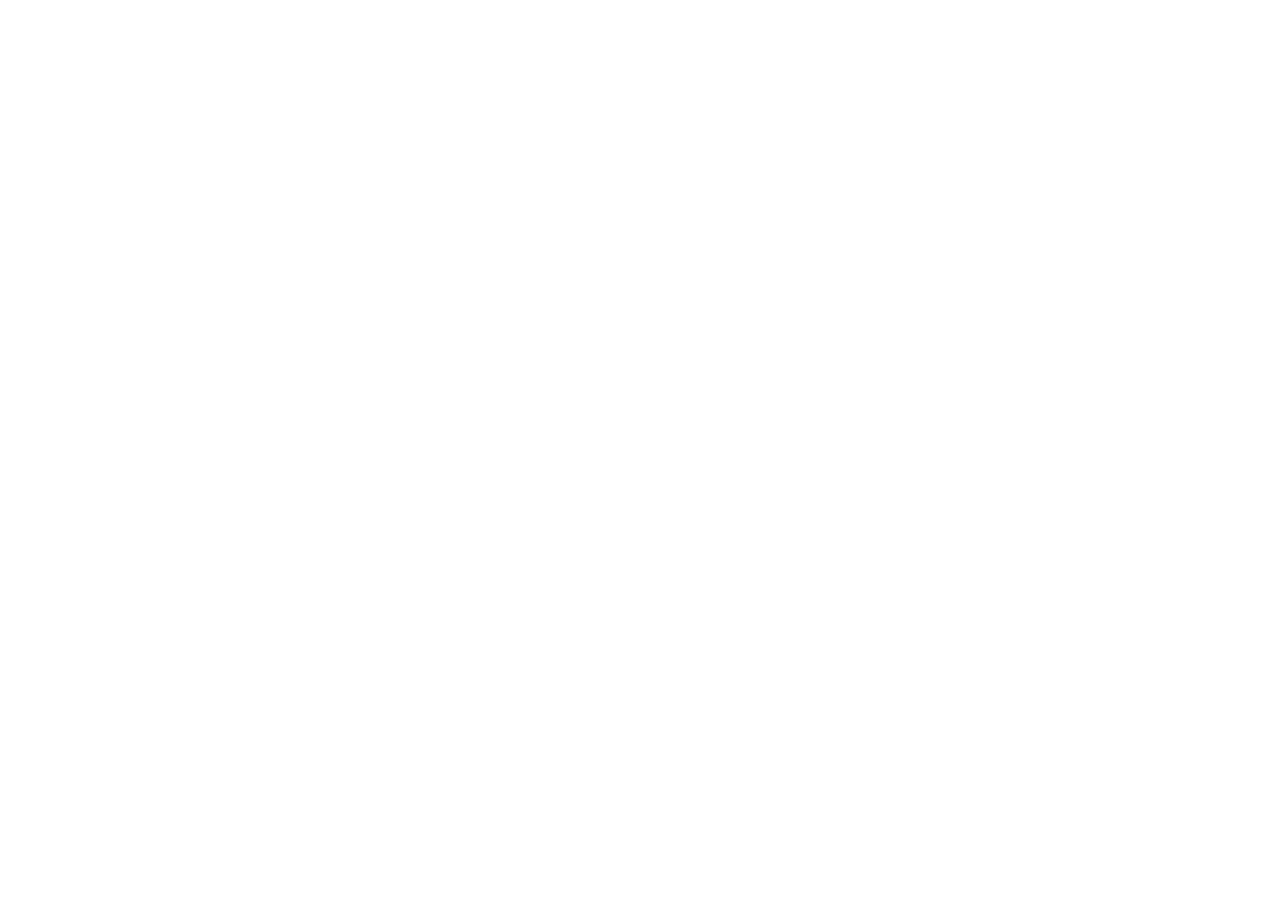
==== index.html @ 428b7ef4 "primeiro commit" ====
<!DOCTYPE html>
<html lang="pt-br">
<head>
  <meta charset="UTF-8">
  <meta http-equiv="X-UA-Compatible" content="IE=edge">
  <meta name="viewport" content="width=device-width, initial-scale=1.0">
  <title>Document</title>
</head>
<body>
  
</body>
</html>
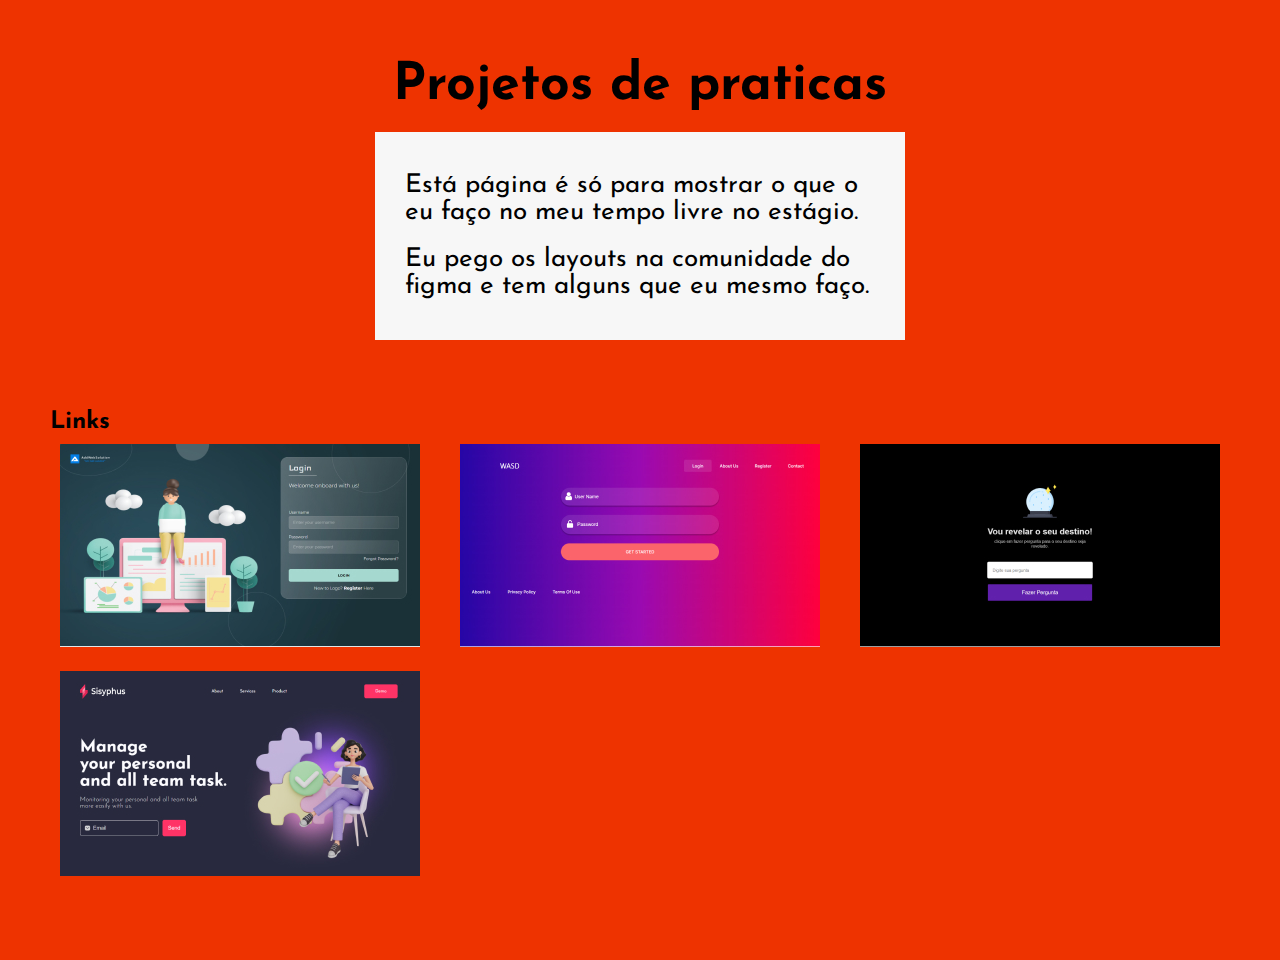
==== commit b50909c3: "style: complete the layout page" ====
--- a/index.html
+++ b/index.html
@@ -1,12 +1,47 @@
 <!DOCTYPE html>
 <html lang="pt-br">
+
 <head>
   <meta charset="UTF-8">
   <meta http-equiv="X-UA-Compatible" content="IE=edge">
   <meta name="viewport" content="width=device-width, initial-scale=1.0">
-  <title>Document</title>
+  <title>Link do Projetos</title>
+  <link rel="preconnect" href="https://fonts.googleapis.com">
+  <link rel="preconnect" href="https://fonts.gstatic.com" crossorigin>
+  <link
+    href="https://fonts.googleapis.com/css2?family=Josefin+Sans:ital,wght@0,100;0,200;0,300;0,400;0,500;0,600;0,700;1,100;1,200;1,300;1,400;1,500;1,600;1,700&display=swap"
+    rel="stylesheet">
+  <link rel="stylesheet" href="./css/styles.css">
 </head>
+
 <body>
-  
+  <h1>Projetos de praticas</h1>
+  <div class="container">
+    <p>
+      Está página é só para mostrar o que o eu faço no meu tempo livre no estágio.
+    </p>
+    <p>
+      Eu pego os layouts na comunidade do figma
+      e tem alguns que eu mesmo faço.
+    </p>
+  </div>
+  <div class="links-container">
+    <h2>Links</h2>
+    <div class="imgs-container">
+      <div class="img">
+        <a href="./login/index.html" target="_blank"><img src="./img/login.jpg" alt="Tela de login"></a>
+      </div>
+      <div class="img">
+        <a href="./gradiente-login/index.html" target="_blank"><img src="./img/gradiente.jpg" alt="Tela de login"></a>
+      </div>
+      <div class="img">
+        <a href="./explorer/index.html" target="_blank"><img src="./img/explorer.jpg" alt="jogo de adivinhação"></a>
+      </div>
+      <div class="img">
+        <a href="./home-simples/index.html" target="_blank"><img src="./img/home.jpg" alt="Home de uma landing page"></a>
+      </div>
+    </div>
+  </div>
 </body>
+
 </html>--- a/css/styles.css
+++ b/css/styles.css
@@ -0,0 +1,54 @@
+* {
+  margin: 0;
+  padding: 0;
+  box-sizing: border-box;
+  text-decoration: none;
+  color: #000;
+  font-family: "Josefin Sans", Arial, Helvetica, sans-serif;
+}
+
+img {
+  max-width: 100%;
+}
+
+body {
+  background: #EE3300;
+  text-align: center;
+}
+body h1 {
+  margin: 60px 0 20px 0;
+  font-size: 3.25rem;
+}
+
+.container {
+  background: #f7f7f7;
+  text-align: left;
+  max-width: 530px;
+  margin: 0 auto;
+  padding: 20px;
+}
+.container p {
+  margin: 20px 10px;
+  font-size: 1.625rem;
+}
+
+.links-container {
+  max-width: 1200px;
+  margin: 60px auto;
+  text-align: left;
+  padding: 10px;
+}
+.links-container .imgs-container {
+  display: flex;
+  justify-content: space-between;
+  flex-wrap: wrap;
+}
+.links-container .imgs-container .img {
+  margin: 10px;
+  transition: 0.3s;
+}
+.links-container .imgs-container .img:hover {
+  transform: scale(1.1);
+}
+
+/*# sourceMappingURL=styles.css.map */
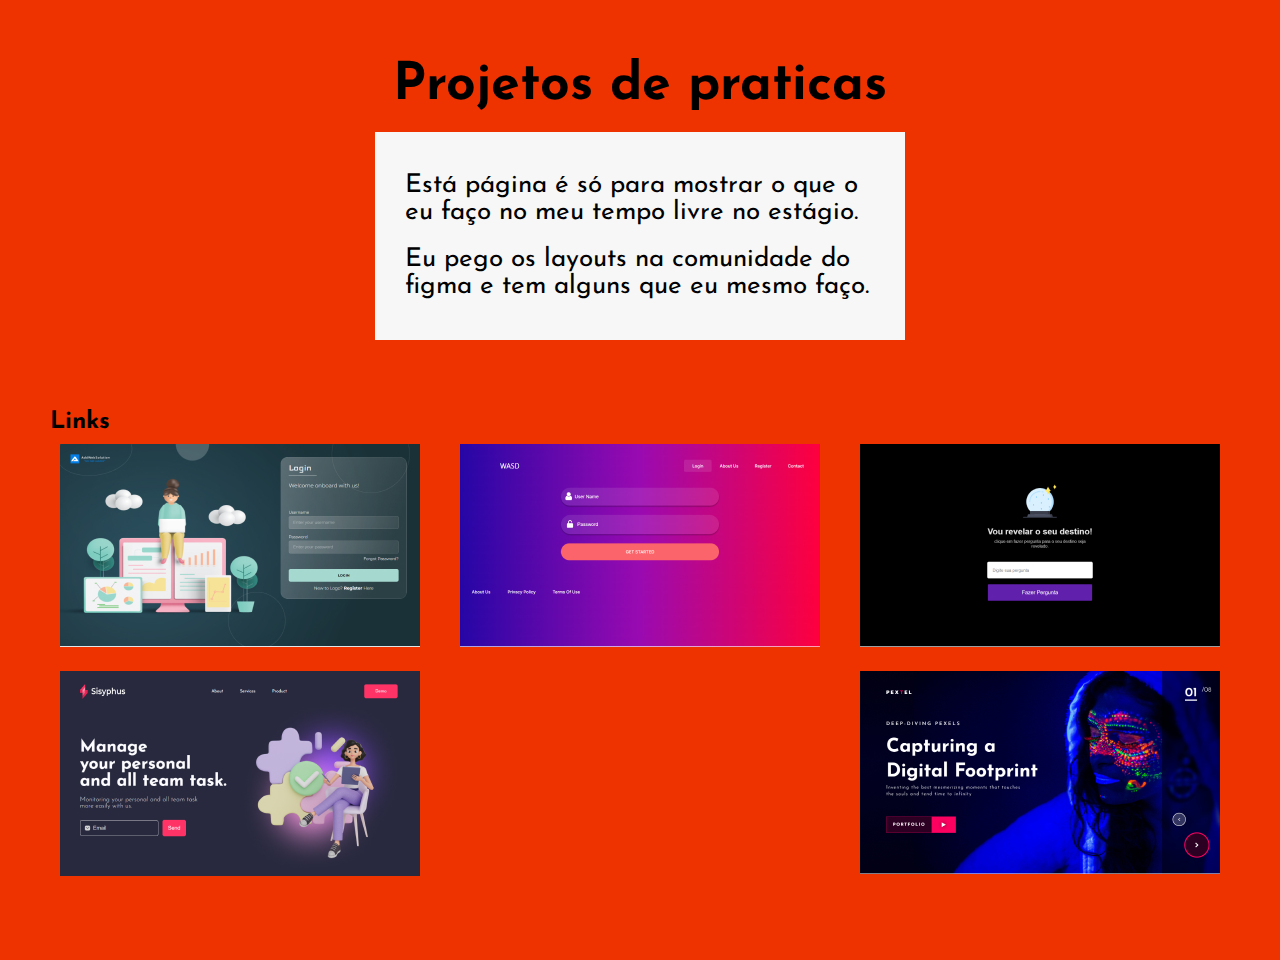
==== commit 1ee9f4c2: "feat: add a new screen" ====
--- a/index.html
+++ b/index.html
@@ -40,6 +40,10 @@
       <div class="img">
         <a href="./home-simples/index.html" target="_blank"><img src="./img/home.jpg" alt="Home de uma landing page"></a>
       </div>
+      <div class="img">
+        <a href="./concept-pextel/index.html" target="_blank"><img src="./img/pextel.jpg" alt="Home de uma landing page"></a>
+      </div>
+      
     </div>
   </div>
 </body>
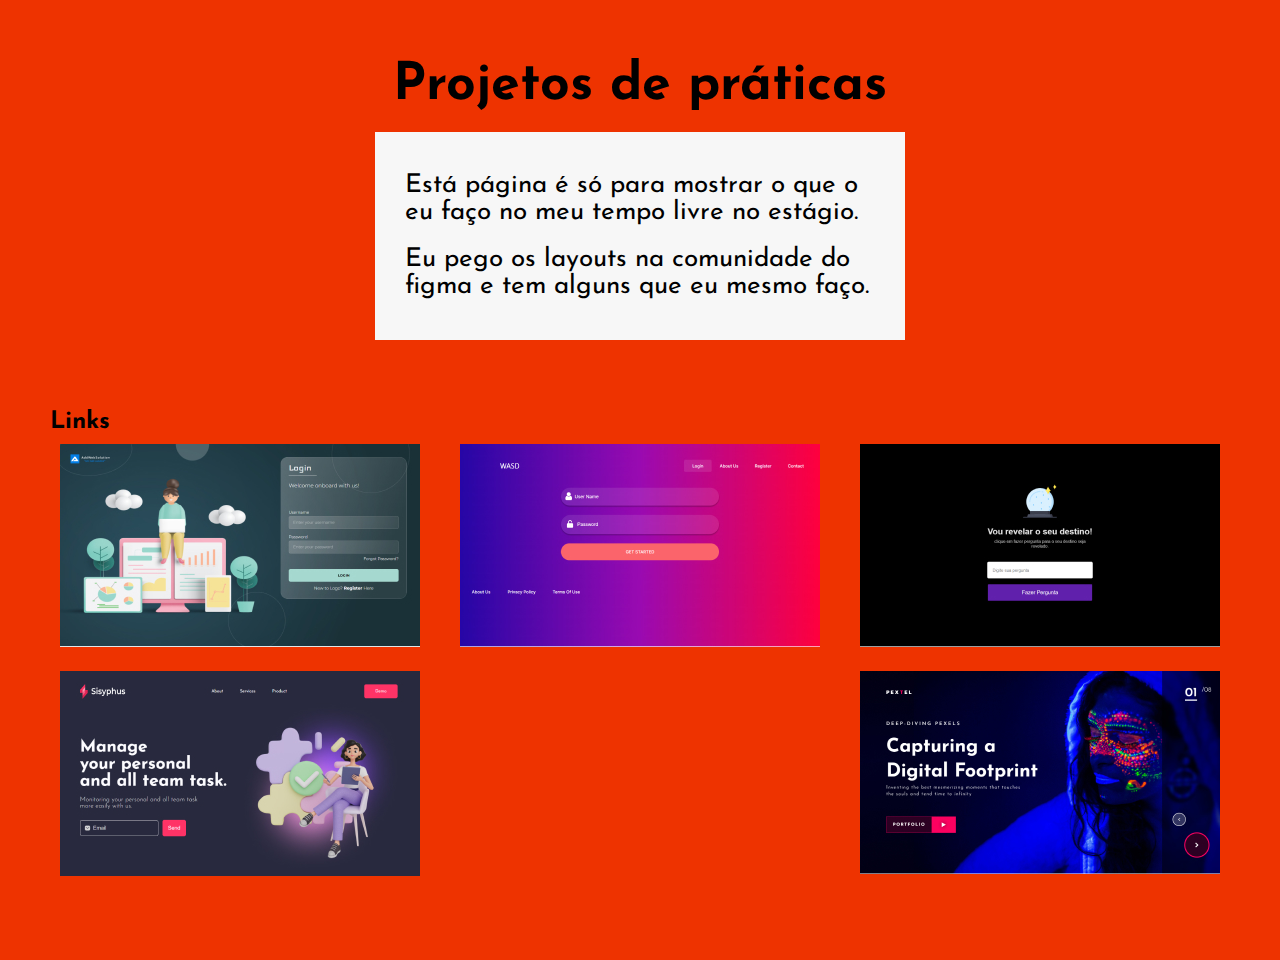
==== commit 13e432d4: "title" ====
--- a/index.html
+++ b/index.html
@@ -15,7 +15,7 @@
 </head>
 
 <body>
-  <h1>Projetos de praticas</h1>
+  <h1>Projetos de práticas</h1>
   <div class="container">
     <p>
       Está página é só para mostrar o que o eu faço no meu tempo livre no estágio.
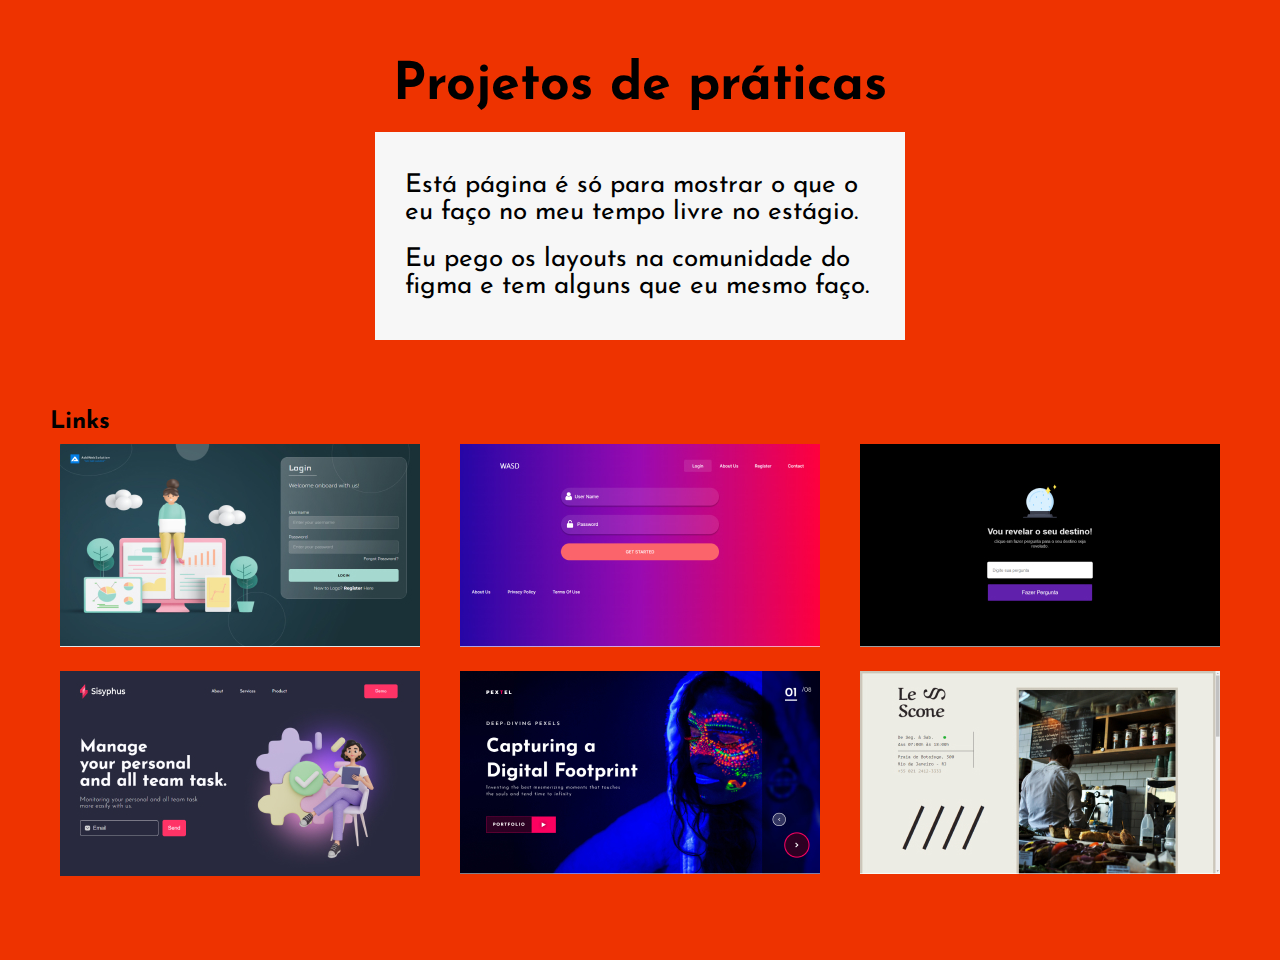
==== commit 0cd63dd8: "adding LeScone project in the page" ====
--- a/index.html
+++ b/index.html
@@ -5,7 +5,7 @@
   <meta charset="UTF-8">
   <meta http-equiv="X-UA-Compatible" content="IE=edge">
   <meta name="viewport" content="width=device-width, initial-scale=1.0">
-  <title>Link do Projetos</title>
+  <title>Práticas</title>
   <link rel="preconnect" href="https://fonts.googleapis.com">
   <link rel="preconnect" href="https://fonts.gstatic.com" crossorigin>
   <link
@@ -43,6 +43,9 @@
       <div class="img">
         <a href="./concept-pextel/index.html" target="_blank"><img src="./img/pextel.jpg" alt="Home de uma landing page"></a>
       </div>
+      <div class="img">
+        <a href="./lescone-origamid-sass/index.html" target="_blank"><img src="./img/leScone.jpg" alt="Home de uma landing page do curso da origamid de sass"></a>
+      </div>
       
     </div>
   </div>
